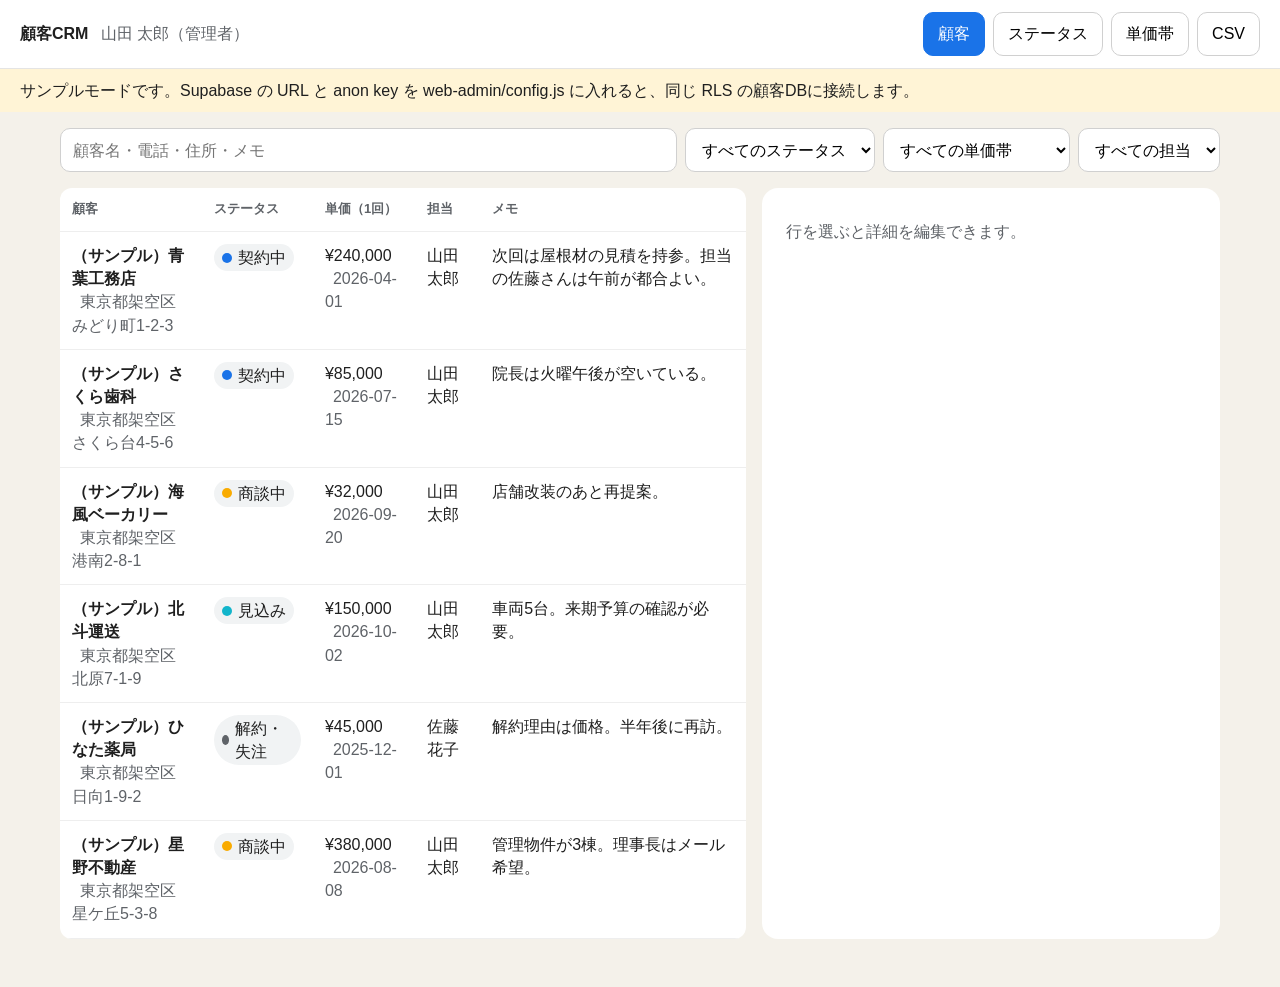
==== web-admin/index.html @ a1bf547e "Add the field-sales map MVP and in-house CRM. The Flutter app shows customers on a map, reviews cont" ====
<!DOCTYPE html>
<html lang="ja">
  <head>
    <meta charset="utf-8" />
    <meta name="viewport" content="width=device-width, initial-scale=1" />
    <title>顧客CRM</title>
    <link rel="stylesheet" href="./styles.css" />
  </head>
  <body>
    <header class="top">
      <div>
        <strong>顧客CRM</strong>
        <span id="who" class="muted"></span>
      </div>
      <nav>
        <button data-tab="customers" class="active">顧客</button>
        <button data-tab="statuses">ステータス</button>
        <button data-tab="tiers">単価帯</button>
        <button data-tab="csv">CSV</button>
      </nav>
      <button id="logout" hidden>ログアウト</button>
    </header>
    <p id="banner" class="banner"></p>
    <main id="app"></main>
    <script src="./config.js"></script>
    <script>
      window.APP_CONFIG = window.APP_CONFIG || { supabaseUrl: "", supabaseAnonKey: "" };
    </script>
    <script type="module" src="./app.js"></script>
  </body>
</html>
---- web-admin/styles.css ----
:root {
  color-scheme: light;
  font-family: "Hiragino Sans", "Yu Gothic UI", "Noto Sans JP", Meiryo, sans-serif;
  font-size: 16px;
  line-height: 1.45;
  background: #f4f1ea;
  color: #1f1f1f;
}
* { box-sizing: border-box; }
body { margin: 0; }
button, input, select, textarea { font: inherit; }
button { min-height: 44px; border-radius: 10px; border: 1px solid #d0d0d0; background: white; padding: 0 14px; cursor: pointer; }
button.primary, button.active { background: #1a73e8; color: white; border-color: #1a73e8; }
button.danger { color: #b3261e; }
.top { display: flex; gap: 16px; align-items: center; justify-content: space-between; padding: 12px 20px; background: white; border-bottom: 1px solid #e4e4e4; position: sticky; top: 0; }
.top nav { display: flex; gap: 8px; flex-wrap: wrap; }
.banner { margin: 0; padding: 10px 20px; background: #fff4d6; }
.muted { color: #5f6368; margin-left: 8px; }
main { padding: 16px 20px 48px; max-width: 1200px; margin: 0 auto; }
.filters, .row, .actions { display: flex; gap: 8px; flex-wrap: wrap; align-items: center; }
.filters input, .filters select, .card input, .card select, .card textarea { min-height: 44px; border: 1px solid #d0d0d0; border-radius: 10px; padding: 8px 12px; background: white; }
.filters input[type="search"] { min-width: 240px; flex: 1; }
table { width: 100%; border-collapse: collapse; background: white; border-radius: 12px; overflow: hidden; }
th, td { text-align: left; padding: 12px; border-bottom: 1px solid #eee; vertical-align: top; }
th { font-size: 13px; color: #5f6368; font-weight: 600; }
tr.clickable { cursor: pointer; }
tr.clickable:hover { background: #f7f9ff; }
.card { background: white; border-radius: 16px; padding: 16px; display: grid; gap: 12px; }
label { display: grid; gap: 6px; font-size: 14px; color: #5f6368; }
textarea { min-height: 120px; resize: vertical; }
.memo { white-space: pre-wrap; }
.pill { display: inline-flex; align-items: center; gap: 6px; border-radius: 999px; padding: 2px 8px; background: #f1f3f4; }
.dot { width: 10px; height: 10px; border-radius: 50%; display: inline-block; }
.error { color: #b3261e; }
.grid-2 { display: grid; grid-template-columns: 1.2fr 0.8fr; gap: 16px; }
@media (max-width: 800px) { .grid-2 { grid-template-columns: 1fr; } }
img.contract { max-width: 100%; border: 1px solid #ddd; border-radius: 8px; }
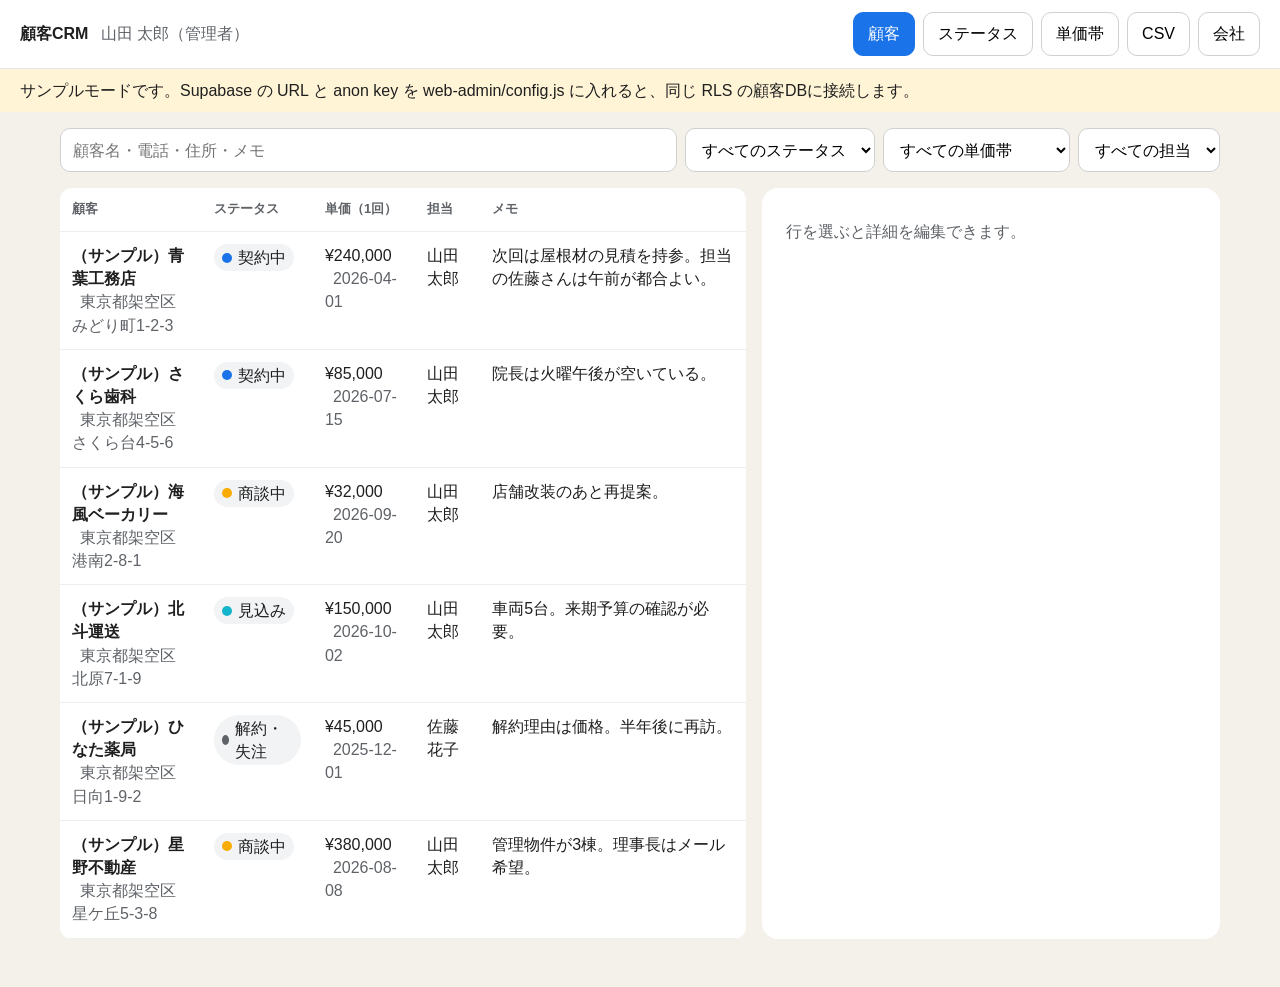
==== commit 195914c4: "Connect the public site to the Supabase project. The Pages build uses the public anon key when Actio" ====
--- a/web-admin/index.html
+++ b/web-admin/index.html
@@ -17,6 +17,7 @@
         <button data-tab="statuses">ステータス</button>
         <button data-tab="tiers">単価帯</button>
         <button data-tab="csv">CSV</button>
+        <button data-tab="org">会社</button>
       </nav>
       <button id="logout" hidden>ログアウト</button>
     </header>
--- a/web-admin/styles.css
+++ b/web-admin/styles.css
@@ -34,4 +34,5 @@
 .error { color: #b3261e; }
 .grid-2 { display: grid; grid-template-columns: 1.2fr 0.8fr; gap: 16px; }
 @media (max-width: 800px) { .grid-2 { grid-template-columns: 1fr; } }
-img.contract { max-width: 100%; border: 1px solid #ddd; border-radius: 8px; }
+img.contract, .photo-card img { width: 140px; height: 140px; object-fit: cover; border-radius: 12px; border: 1px solid #ddd; }
+.photo-card { display: inline-flex; flex-direction: column; gap: 6px; align-items: center; }
